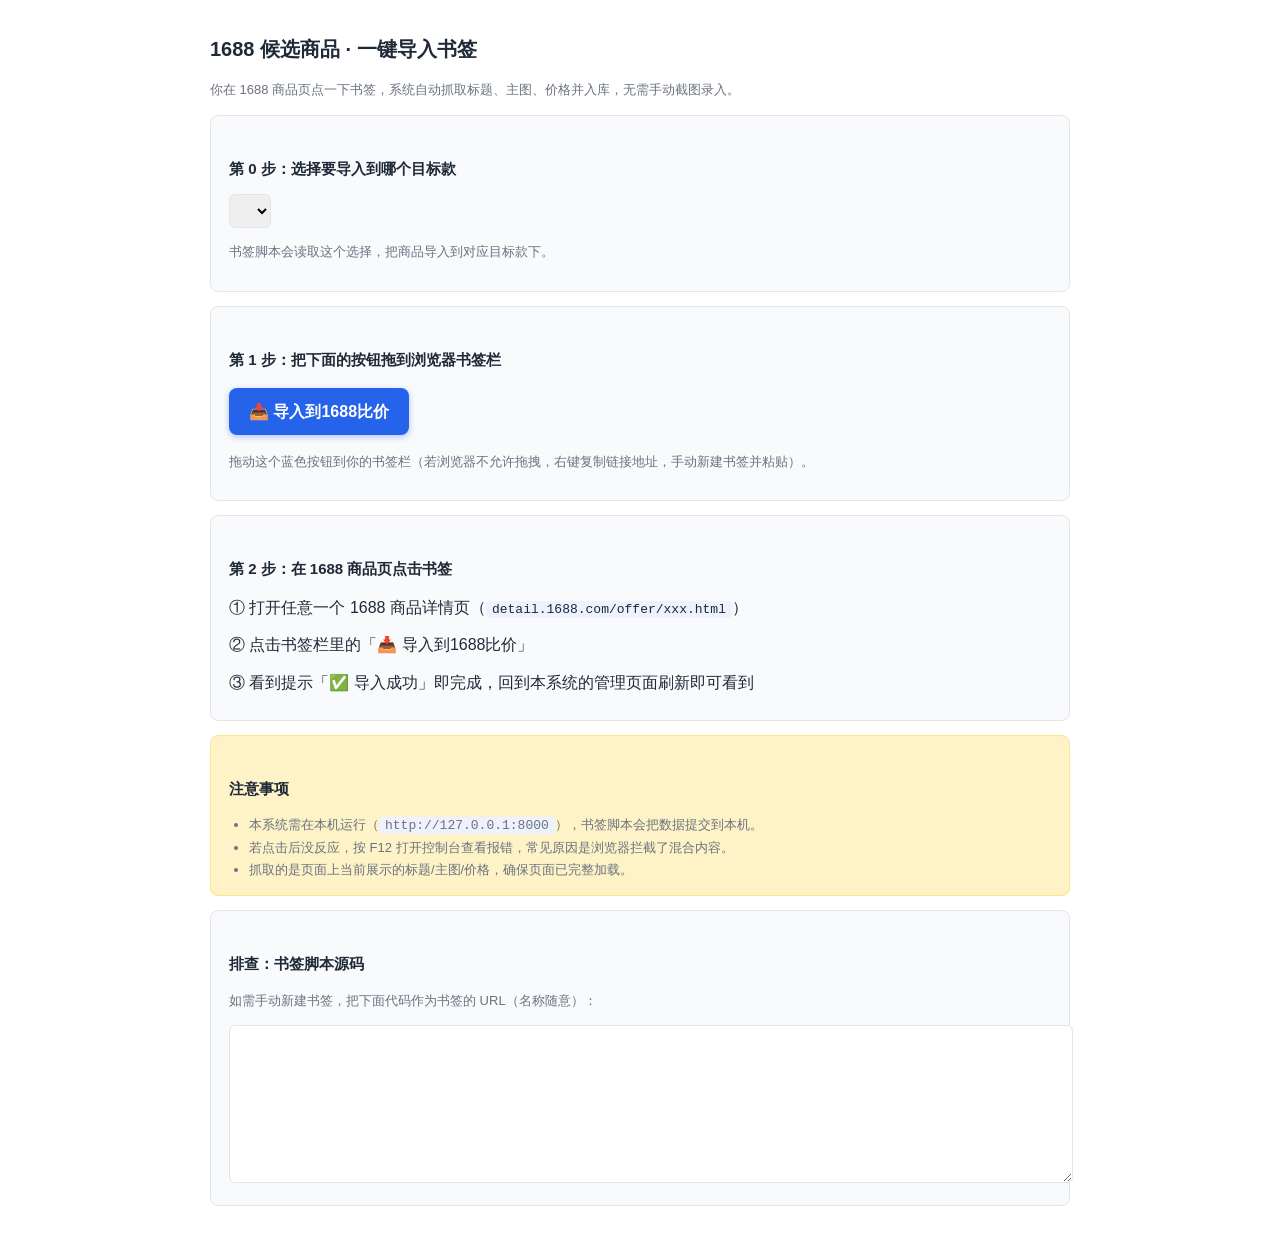
==== app/web/bookmarklet.html @ d563ba5b "初始化提交：1688 比价智能体全链路（匹配/询价/比价/ReAct 智能体） - app/：数据模型、SQLite 存储、视觉双通道匹配、询价话术与报价解析、   比价结论与议价话术、ReAct 智" ====
<!DOCTYPE html>
<html lang="zh-CN">
<head>
<meta charset="utf-8">
<title>1688 候选导入 · 书签脚本</title>
<style>
  body { font-family: -apple-system, "Segoe UI", "Microsoft YaHei", sans-serif; max-width: 860px; margin: 32px auto; padding: 0 20px; color:#1f2937; line-height:1.7; }
  h1 { font-size: 20px; }
  h2 { font-size: 15px; margin-top: 26px; }
  .bookmarklet { display:inline-block; background:#2563eb; color:#fff; padding:10px 20px; border-radius:8px; text-decoration:none; font-weight:600; box-shadow:0 2px 6px rgba(37,99,235,.35); }
  .bookmarklet:active { transform: translateY(1px); }
  .box { background:#f8fafc; border:1px solid #e3e5e8; border-radius:8px; padding:14px 18px; margin:14px 0; }
  code { background:#eef2ff; padding:1px 6px; border-radius:4px; font-size:13px; }
  .step { margin: 10px 0; }
  .muted { color:#6b7280; font-size:13px; }
  .warn { background:#fef3c7; border-color:#fde68a; }
  select, input { padding:7px 10px; border:1px solid #e3e5e8; border-radius:6px; font-size:14px; }
  textarea { width:100%; padding:8px 10px; border:1px solid #e3e5e8; border-radius:6px; font-family:ui-monospace,Consolas,monospace; font-size:12px; }
</style>
</head>
<body>
<h1>1688 候选商品 · 一键导入书签</h1>
<p class="muted">你在 1688 商品页点一下书签，系统自动抓取标题、主图、价格并入库，无需手动截图录入。</p>

<div class="box">
  <h2>第 0 步：选择要导入到哪个目标款</h2>
  <select id="target-select"></select>
  <p class="muted">书签脚本会读取这个选择，把商品导入到对应目标款下。</p>
</div>

<div class="box">
  <h2>第 1 步：把下面的按钮拖到浏览器书签栏</h2>
  <p>
    <a id="bookmarklet" class="bookmarklet" href="#" onclick="return false;">📥 导入到1688比价</a>
  </p>
  <p class="muted">拖动这个蓝色按钮到你的书签栏（若浏览器不允许拖拽，右键复制链接地址，手动新建书签并粘贴）。</p>
</div>

<div class="box">
  <h2>第 2 步：在 1688 商品页点击书签</h2>
  <div class="step">① 打开任意一个 1688 商品详情页（<code>detail.1688.com/offer/xxx.html</code>）</div>
  <div class="step">② 点击书签栏里的「📥 导入到1688比价」</div>
  <div class="step">③ 看到提示「✅ 导入成功」即完成，回到本系统的管理页面刷新即可看到</div>
</div>

<div class="box warn">
  <h2>注意事项</h2>
  <ul class="muted" style="margin:0;padding-left:20px">
    <li>本系统需在本机运行（<code>http://127.0.0.1:8000</code>），书签脚本会把数据提交到本机。</li>
    <li>若点击后没反应，按 F12 打开控制台查看报错，常见原因是浏览器拦截了混合内容。</li>
    <li>抓取的是页面上当前展示的标题/主图/价格，确保页面已完整加载。</li>
  </ul>
</div>

<div class="box">
  <h2>排查：书签脚本源码</h2>
  <p class="muted">如需手动新建书签，把下面代码作为书签的 URL（名称随意）：</p>
  <textarea id="bm-code" rows="10" readonly></textarea>
</div>

<script>
const API_BASE = location.origin;   // 本系统的地址

let currentTargetId = null;

async function loadTargets() {
  const list = await (await fetch('/api/targets')).json();
  const sel = document.getElementById('target-select');
  sel.innerHTML = list.map(t => `<option value="${t.id}">${t.name}</option>`).join('');
  if (list.length) currentTargetId = list[0].id;
  sel.onchange = () => { currentTargetId = sel.value; renderBookmarklet(); };
  renderBookmarklet();
}

function renderBookmarklet() {
  // 书签脚本：在 1688 商品页执行，抓取标题/主图/价格，POST 回本系统
  const code = `(function(){
var TARGET='${currentTargetId}';
var API='${API_BASE}/api/import-product';
function txt(s){var e=document.querySelector(s);return e?e.innerText.trim():'';}
var title = txt('h1') || document.title.replace(/[-_].*$/,'').trim();
var img = '';
var cand = document.querySelectorAll('img');
for (var i=0;i<cand.length;i++){
  var w=cand[i].naturalWidth||0;
  if (w>200 && cand[i].src && !cand[i].src.startsWith('data:')) { img=cand[i].src; break; }
}
var price = null;
var pm = document.body.innerText.match(/([0-9]+(?:\\.[0-9]+)?)\\s*元/);
if (pm) price = parseFloat(pm[1]);
var offerId = (location.href.match(/offer\\/(\\d+)/)||[])[1] || '';
var shopName = txt('.shop-name') || txt('.company-name') || (document.title.match(/^([^-|]+)/)||[])[1] || '1688店铺';
fetch(API,{method:'POST',headers:{'Content-Type':'application/json'},body:JSON.stringify({
  target_style_id: TARGET, title: title, image_url: img, price: price,
  url: location.href, shop_name: shopName.trim()
})}).then(function(r){return r.json();}).then(function(d){
  if(d.ok){ alert('✅ 导入成功：'+title); }
  else { alert('❌ 导入失败：'+(d.error||'未知错误')); }
}).catch(function(e){ alert('❌ 请求失败，请确认本系统正在运行：'+e.message); });
})();`;
  // 压缩成单行书签
  const oneLine = 'javascript:' + encodeURIComponent(code);
  document.getElementById('bm-code').value = oneLine;
  const el = document.getElementById('bookmarklet');
  el.href = oneLine;
}

loadTargets();
</script>
</body>
</html>
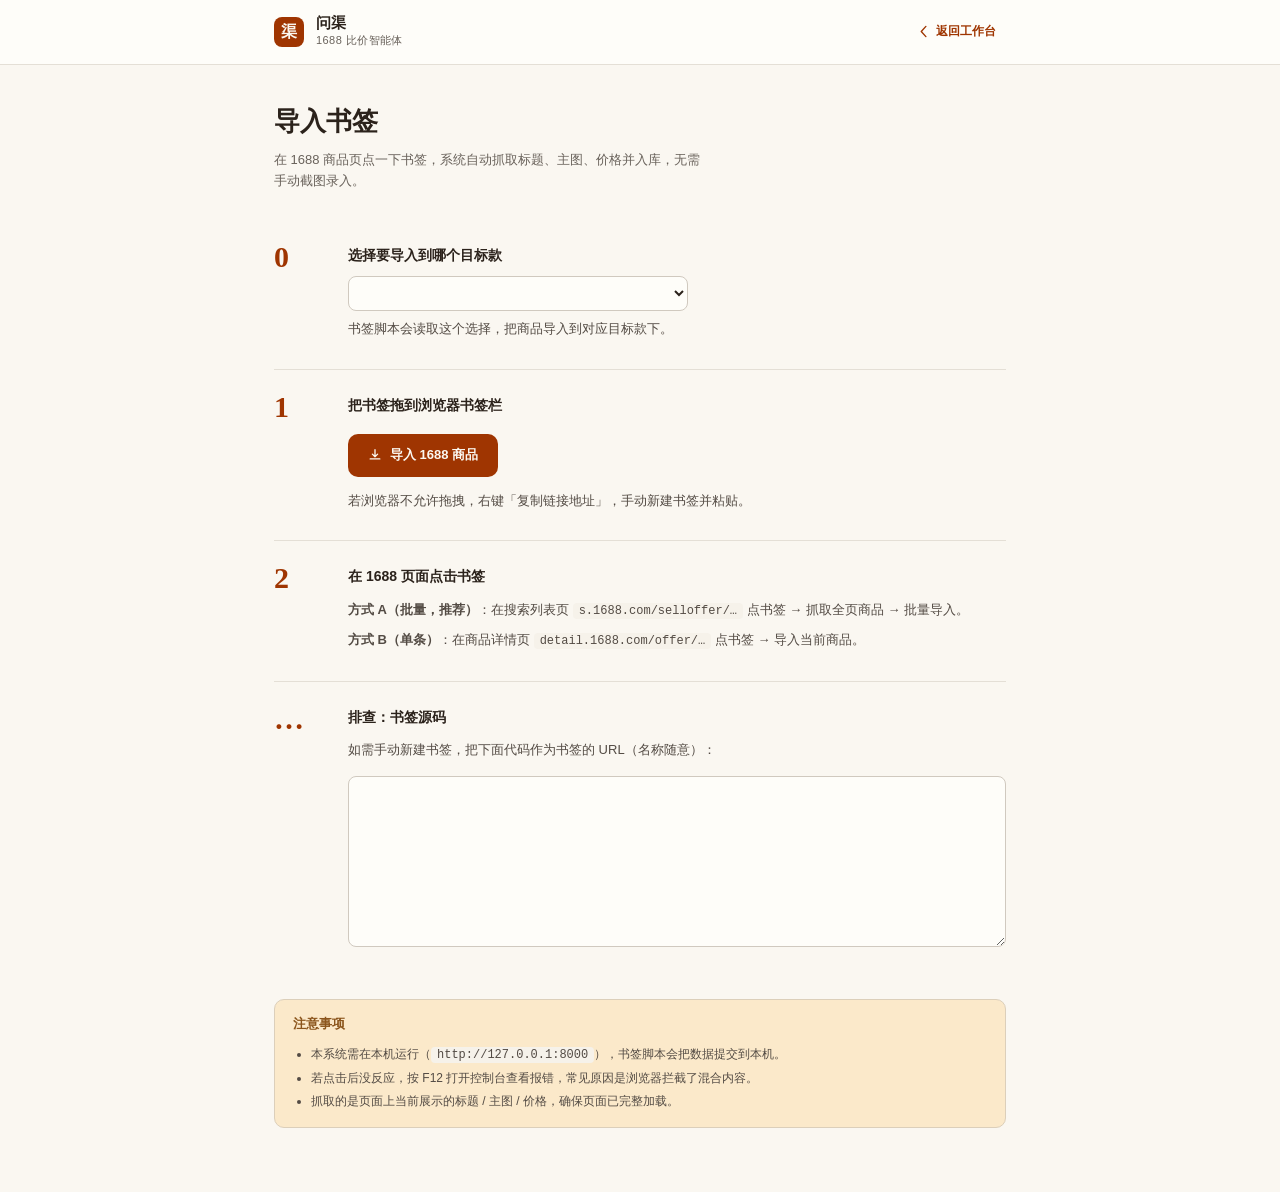
==== commit 9c15d8be: "修复店铺归属错误：书签把登录账号公司名当成所有商品的卖家 根因：书签店铺名从页面 CSS 选择器抓，旺旺聊天页抓不到时兜底抓页面标题 （即登录账号的公司名），导致 19 个商品全部挂在「海南智泰昌」名" ====
--- a/app/web/bookmarklet.html
+++ b/app/web/bookmarklet.html
@@ -2,61 +2,155 @@
 <html lang="zh-CN">
 <head>
 <meta charset="utf-8">
-<title>1688 候选导入 · 书签脚本</title>
+<meta name="viewport" content="width=device-width, initial-scale=1">
+<title>导入书签 · 问渠 1688 比价智能体</title>
 <style>
-  body { font-family: -apple-system, "Segoe UI", "Microsoft YaHei", sans-serif; max-width: 860px; margin: 32px auto; padding: 0 20px; color:#1f2937; line-height:1.7; }
-  h1 { font-size: 20px; }
-  h2 { font-size: 15px; margin-top: 26px; }
-  .bookmarklet { display:inline-block; background:#2563eb; color:#fff; padding:10px 20px; border-radius:8px; text-decoration:none; font-weight:600; box-shadow:0 2px 6px rgba(37,99,235,.35); }
-  .bookmarklet:active { transform: translateY(1px); }
-  .box { background:#f8fafc; border:1px solid #e3e5e8; border-radius:8px; padding:14px 18px; margin:14px 0; }
-  code { background:#eef2ff; padding:1px 6px; border-radius:4px; font-size:13px; }
-  .step { margin: 10px 0; }
-  .muted { color:#6b7280; font-size:13px; }
-  .warn { background:#fef3c7; border-color:#fde68a; }
-  select, input { padding:7px 10px; border:1px solid #e3e5e8; border-radius:6px; font-size:14px; }
-  textarea { width:100%; padding:8px 10px; border:1px solid #e3e5e8; border-radius:6px; font-family:ui-monospace,Consolas,monospace; font-size:12px; }
+:root {
+  --paper:        oklch(97.8% 0.009 85);
+  --surface:      oklch(99.3% 0.005 85);
+  --surface-2:    oklch(96.3% 0.012 85);
+  --ink:          oklch(26% 0.018 60);
+  --ink-2:        oklch(42% 0.016 65);
+  --muted:        oklch(50% 0.014 70);
+  --faint:        oklch(64% 0.012 75);
+  --border:       oklch(90.5% 0.013 80);
+  --border-strong:oklch(84% 0.016 78);
+  --accent:       oklch(56% 0.17 42);
+  --accent-deep:  oklch(48% 0.15 40);
+  --accent-soft:  oklch(94.5% 0.04 72);
+  --ochre-soft:   oklch(94% 0.045 80);
+  --ochre-deep:   oklch(50% 0.10 62);
+  --font-sans:  -apple-system, BlinkMacSystemFont, "Segoe UI", "PingFang SC", "Hiragino Sans GB", "Microsoft YaHei", "Noto Sans SC", sans-serif;
+  --font-serif: "Noto Serif SC", "Source Han Serif SC", "Songti SC", "STSong", Georgia, "Times New Roman", serif;
+  --font-mono:  "IBM Plex Mono", "SF Mono", ui-monospace, "Cascadia Mono", Consolas, "Courier New", monospace;
+}
+* { box-sizing: border-box; }
+[hidden] { display: none !important; }
+html { -webkit-font-smoothing: antialiased; }
+body { margin: 0; font-family: var(--font-sans); font-size: 14px; line-height: 1.6; background: var(--paper); color: var(--ink); }
+:focus-visible { outline: 2px solid var(--accent); outline-offset: 2px; border-radius: 4px; }
+
+.top { border-bottom: 1px solid var(--border); background: var(--surface); }
+.top-in { max-width: 780px; margin: 0 auto; padding: 14px 24px; display: flex; align-items: center; gap: 12px; }
+.brand-mark { width: 30px; height: 30px; border-radius: 8px; background: var(--accent-deep); color: oklch(98% 0.01 85); font-family: var(--font-serif); font-weight: 700; font-size: 16px; display: grid; place-items: center; flex: none; }
+.brand-name { font-size: 15px; font-weight: 700; line-height: 1.2; }
+.brand-sub { font-size: 11px; color: var(--muted); letter-spacing: .04em; }
+.back { margin-left: auto; font-size: 12px; color: var(--accent-deep); text-decoration: none; font-weight: 600; display: inline-flex; align-items: center; gap: 5px; padding: 6px 10px; border-radius: 8px; transition: background .15s ease-out; }
+.back:hover { background: var(--accent-soft); }
+
+.page { max-width: 780px; margin: 0 auto; padding: 36px 24px 64px; }
+.page-head h1 { font-family: var(--font-serif); font-size: 26px; font-weight: 700; margin: 0 0 8px; }
+.page-head p { font-size: 13px; color: var(--muted); margin: 0; max-width: 60ch; }
+
+.guide { margin-top: 28px; }
+.guide-step { display: grid; grid-template-columns: 56px 1fr; gap: 18px; padding: 22px 0; border-bottom: 1px solid var(--border); }
+.guide-step:last-child { border-bottom: 0; }
+.guide-num { font-family: var(--font-serif); font-size: 30px; font-weight: 700; color: var(--accent-deep); line-height: 1; }
+.guide-step h2 { font-size: 14px; font-weight: 700; margin: 2px 0 10px; }
+.guide-step p { font-size: 13px; color: var(--ink-2); margin: 6px 0; line-height: 1.8; }
+.muted { color: var(--muted); font-size: 12px; }
+
+select, input, textarea {
+  width: 100%; padding: 8px 10px; font-family: var(--font-sans); font-size: 13px;
+  color: var(--ink); background: var(--surface); border: 1px solid var(--border-strong); border-radius: 8px;
+}
+select { max-width: 340px; }
+select:focus, textarea:focus { outline: none; border-color: var(--accent); box-shadow: 0 0 0 3px var(--accent-soft); }
+textarea { margin-top: 8px; font-family: var(--font-mono); font-size: 12px; line-height: 1.6; resize: vertical; }
+code { font-family: var(--font-mono); font-size: 12px; background: var(--surface-2); padding: 1px 6px; border-radius: 4px; }
+
+.bm-btn {
+  display: inline-flex; align-items: center; gap: 8px; margin: 8px 0 6px;
+  background: var(--accent-deep); color: oklch(98% 0.01 85); text-decoration: none;
+  font-size: 13px; font-weight: 600; padding: 11px 20px; border-radius: 10px;
+  transition: background .15s ease-out;
+}
+.bm-btn:hover { background: color-mix(in oklch, var(--accent-deep) 88%, black); }
+.bm-btn:active { transform: translateY(1px); }
+
+.note { background: var(--ochre-soft); border: 1px solid color-mix(in oklch, var(--ochre-deep) 25%, var(--paper)); border-radius: 10px; padding: 14px 18px; margin-top: 24px; }
+.note h2 { font-size: 13px; font-weight: 700; margin: 0 0 8px; color: var(--ochre-deep); }
+.note ul { margin: 0; padding-left: 18px; }
+.note li { font-size: 12px; color: var(--ink-2); line-height: 1.9; }
+
+@media (max-width: 640px) {
+  .guide-step { grid-template-columns: 1fr; gap: 6px; }
+  .guide-num { font-size: 24px; }
+}
 </style>
 </head>
 <body>
-<h1>1688 候选商品 · 一键导入书签</h1>
-<p class="muted">你在 1688 商品页点一下书签，系统自动抓取标题、主图、价格并入库，无需手动截图录入。</p>
-
-<div class="box">
-  <h2>第 0 步：选择要导入到哪个目标款</h2>
-  <select id="target-select"></select>
-  <p class="muted">书签脚本会读取这个选择，把商品导入到对应目标款下。</p>
-</div>
-
-<div class="box">
-  <h2>第 1 步：把下面的按钮拖到浏览器书签栏</h2>
-  <p>
-    <a id="bookmarklet" class="bookmarklet" href="#" onclick="return false;">📥 导入到1688比价</a>
-  </p>
-  <p class="muted">拖动这个蓝色按钮到你的书签栏（若浏览器不允许拖拽，右键复制链接地址，手动新建书签并粘贴）。</p>
-</div>
-
-<div class="box">
-  <h2>第 2 步：在 1688 商品页点击书签</h2>
-  <div class="step">① 打开任意一个 1688 商品详情页（<code>detail.1688.com/offer/xxx.html</code>）</div>
-  <div class="step">② 点击书签栏里的「📥 导入到1688比价」</div>
-  <div class="step">③ 看到提示「✅ 导入成功」即完成，回到本系统的管理页面刷新即可看到</div>
-</div>
-
-<div class="box warn">
-  <h2>注意事项</h2>
-  <ul class="muted" style="margin:0;padding-left:20px">
-    <li>本系统需在本机运行（<code>http://127.0.0.1:8000</code>），书签脚本会把数据提交到本机。</li>
-    <li>若点击后没反应，按 F12 打开控制台查看报错，常见原因是浏览器拦截了混合内容。</li>
-    <li>抓取的是页面上当前展示的标题/主图/价格，确保页面已完整加载。</li>
-  </ul>
-</div>
-
-<div class="box">
-  <h2>排查：书签脚本源码</h2>
-  <p class="muted">如需手动新建书签，把下面代码作为书签的 URL（名称随意）：</p>
-  <textarea id="bm-code" rows="10" readonly></textarea>
-</div>
+
+<header class="top">
+  <div class="top-in">
+    <div class="brand-mark">渠</div>
+    <div>
+      <div class="brand-name">问渠</div>
+      <div class="brand-sub">1688 比价智能体</div>
+    </div>
+    <a class="back" href="/">
+      <svg width="13" height="13" viewBox="0 0 14 14" fill="none" stroke="currentColor" stroke-width="1.5" stroke-linecap="round" stroke-linejoin="round"><path d="M8.5 1.5 3.5 7l5 5.5"/></svg>
+      返回工作台
+    </a>
+  </div>
+</header>
+
+<main class="page">
+  <div class="page-head">
+    <h1>导入书签</h1>
+    <p>在 1688 商品页点一下书签，系统自动抓取标题、主图、价格并入库，无需手动截图录入。</p>
+  </div>
+
+  <div class="guide">
+    <div class="guide-step">
+      <div class="guide-num">0</div>
+      <div>
+        <h2>选择要导入到哪个目标款</h2>
+        <select id="target-select"></select>
+        <p class="muted">书签脚本会读取这个选择，把商品导入到对应目标款下。</p>
+      </div>
+    </div>
+
+    <div class="guide-step">
+      <div class="guide-num">1</div>
+      <div>
+        <h2>把书签拖到浏览器书签栏</h2>
+        <a id="bookmarklet" class="bm-btn" href="#" onclick="return false;">
+          <svg width="14" height="14" viewBox="0 0 16 16" fill="none" stroke="currentColor" stroke-width="1.5" stroke-linecap="round" stroke-linejoin="round"><path d="M8 2v8m0 0L5 7m3 3 3-3M2.5 12.5h11"/></svg>
+          导入 1688 商品
+        </a>
+        <p class="muted">若浏览器不允许拖拽，右键「复制链接地址」，手动新建书签并粘贴。</p>
+      </div>
+    </div>
+
+    <div class="guide-step">
+      <div class="guide-num">2</div>
+      <div>
+        <h2>在 1688 页面点击书签</h2>
+        <p><b>方式 A（批量，推荐）</b>：在搜索列表页 <code>s.1688.com/selloffer/…</code> 点书签 → 抓取全页商品 → 批量导入。</p>
+        <p><b>方式 B（单条）</b>：在商品详情页 <code>detail.1688.com/offer/…</code> 点书签 → 导入当前商品。</p>
+      </div>
+    </div>
+
+    <div class="guide-step">
+      <div class="guide-num">…</div>
+      <div>
+        <h2>排查：书签源码</h2>
+        <p class="muted">如需手动新建书签，把下面代码作为书签的 URL（名称随意）：</p>
+        <textarea id="bm-code" rows="8" readonly></textarea>
+      </div>
+    </div>
+  </div>
+
+  <div class="note">
+    <h2>注意事项</h2>
+    <ul>
+      <li>本系统需在本机运行（<code>http://127.0.0.1:8000</code>），书签脚本会把数据提交到本机。</li>
+      <li>若点击后没反应，按 F12 打开控制台查看报错，常见原因是浏览器拦截了混合内容。</li>
+      <li>抓取的是页面上当前展示的标题 / 主图 / 价格，确保页面已完整加载。</li>
+    </ul>
+  </div>
+</main>
 
 <script>
 const API_BASE = location.origin;   // 本系统的地址
@@ -89,7 +183,10 @@
 var pm = document.body.innerText.match(/([0-9]+(?:\\.[0-9]+)?)\\s*元/);
 if (pm) price = parseFloat(pm[1]);
 var offerId = (location.href.match(/offer\\/(\\d+)/)||[])[1] || '';
-var shopName = txt('.shop-name') || txt('.company-name') || (document.title.match(/^([^-|]+)/)||[])[1] || '1688店铺';
+var shopName = '';
+var um = location.href.match(/[?&]uid=([^&]+)/);
+if (um) shopName = decodeURIComponent(um[1]);   // 旺旺链接里的 uid 是真实卖家名
+if (!shopName) shopName = txt('.shop-name') || txt('.company-name') || (document.title.match(/^([^-|]+)/)||[])[1] || '1688店铺';
 fetch(API,{method:'POST',headers:{'Content-Type':'application/json'},body:JSON.stringify({
   target_style_id: TARGET, title: title, image_url: img, price: price,
   url: location.href, shop_name: shopName.trim()
@@ -108,4 +205,4 @@
 loadTargets();
 </script>
 </body>
-</html>+</html>
